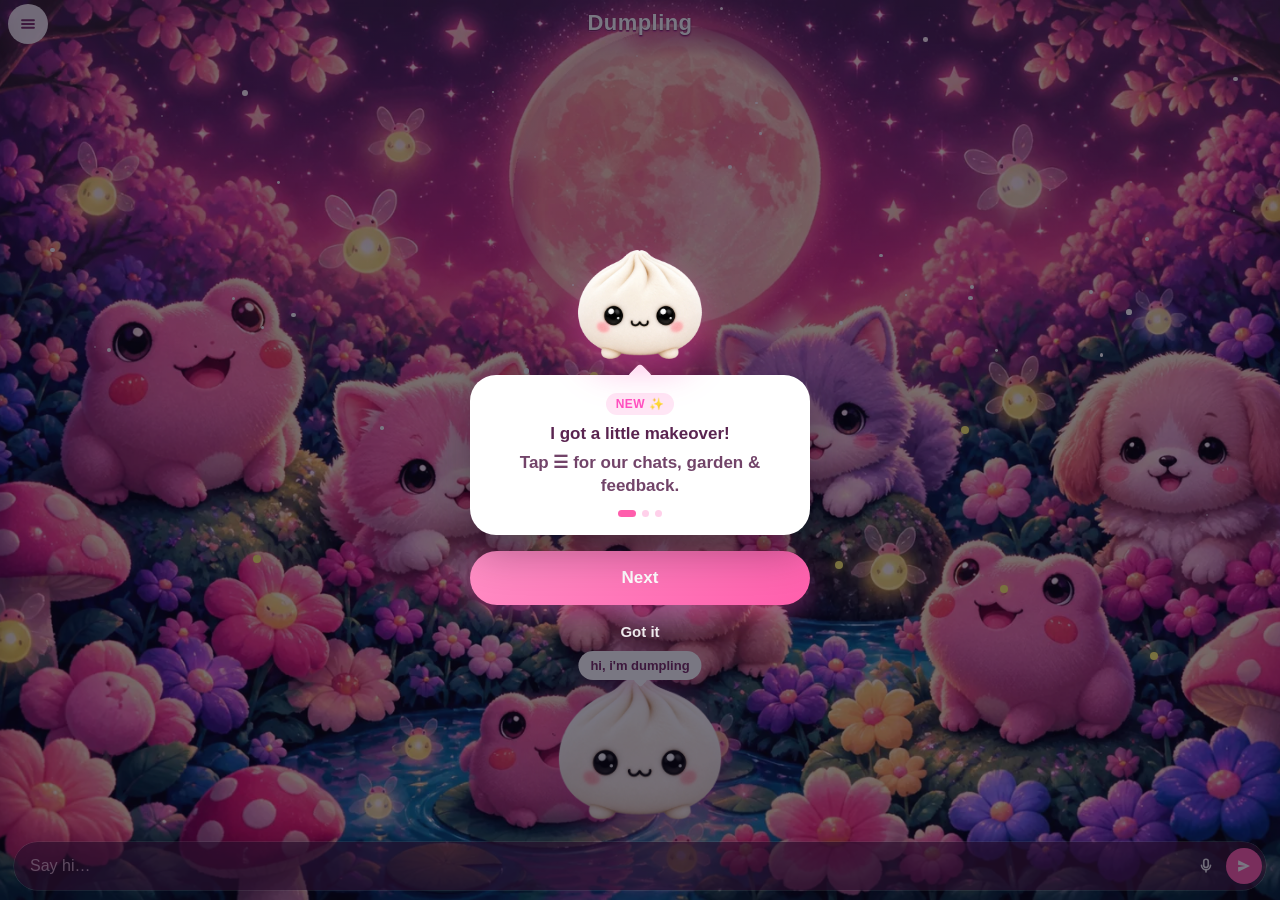
==== index.html @ c2d65d53 "v40: daily notes from Braedon (placeholder pack) Co-Authored-By: Claude Opus 5.5 <noreply@anthropic." ====
<!DOCTYPE html>
<html lang="en">
<head>
<meta charset="utf-8">
<meta name="viewport" content="width=device-width, initial-scale=1, maximum-scale=1, user-scalable=no, viewport-fit=cover">
<meta name="apple-mobile-web-app-capable" content="yes">
<meta name="mobile-web-app-capable" content="yes">
<meta name="apple-mobile-web-app-status-bar-style" content="black-translucent">
<meta name="apple-mobile-web-app-title" content="Dumpling">
<meta name="theme-color" content="#ff8fc5">
<meta http-equiv="Cache-Control" content="no-cache, no-store, must-revalidate">
<meta http-equiv="Pragma" content="no-cache">
<link rel="apple-touch-icon" href="assets/dumpling-icon.png?v=40">
<link rel="manifest" href="manifest.webmanifest?v=40">
<link rel="preload" as="image" href="assets/garden.webp?v=40">
<link rel="preload" as="image" href="assets/garden.webp?v=40">
<link rel="preload" as="image" href="assets/moon.webp?v=40">
<link rel="preload" as="image" href="assets/dumpling-avatar.webp?v=40">
<link rel="stylesheet" href="styles.css?v=40">
<title>Dumpling</title>
</head>
<body data-tab="home">
  <div id="app">
    <div id="stage">
      <div id="sky"></div>
      <div id="stars-far" aria-hidden="true"></div>
      <div id="garden">
        <img class="scene" id="garden-art" src="assets/garden.webp?v=40" alt="">
        <img class="scene" id="moon-art" src="assets/moon.webp?v=40" alt="">
      </div>
      <div id="veil"></div>
      <div id="said" hidden></div>
      <div id="speech" hidden>
        <span id="speech-text"></span>
        <span class="dots" id="speech-dots" hidden><i></i><i></i><i></i></span>
      </div>
      <header id="title"><h1>Dumpling</h1><span id="dev-tag" aria-hidden="true"></span></header>
      <button type="button" id="menu-btn" aria-label="Menu" aria-controls="drawer" aria-expanded="false">
        <svg viewBox="0 0 24 24" width="18" height="18" fill="none" stroke="currentColor" stroke-width="2.4" stroke-linecap="round"><path d="M4 7h16M4 12h16M4 17h16"/></svg>
      </button>
      <div id="hud" hidden>
        <span id="hud-score">0/8</span>
        <button type="button" id="hud-done">Done</button>
      </div>
      <div id="buddy-wrap">
        <div id="thought" hidden>
          <span id="thought-text"></span>
          <span class="dots" id="thought-dots" hidden><i></i><i></i><i></i></span>
        </div>
        <button type="button" id="buddy" aria-label="Dumpling">
          <img src="assets/dumpling-avatar.webp?v=40" alt="">
        </button>
      </div>
    </div>
    <section id="chat">
      <div id="thread-head">
        <img src="assets/dumpling-avatar.webp?v=40" alt="">
        <strong>Dumpling</strong>
        <button type="button" id="thread-close" aria-label="Close chat">
          <svg viewBox="0 0 24 24" width="20" height="20" fill="none" stroke="currentColor" stroke-width="2.6" stroke-linecap="round" stroke-linejoin="round"><path d="M6 9l6 6 6-6"/></svg>
        </button>
      </div>
      <div id="log"></div>
      <div id="chips"></div>
      <form id="form" autocomplete="off">
        <div class="composer">
          <div id="wave" hidden aria-hidden="true"><i></i><i></i><i></i><i></i><i></i></div>
          <input id="box" enterkeyhint="send" placeholder="Say hi…" maxlength="140" aria-label="Message Dumpling">
          <button type="button" id="mic" aria-label="Speak">
            <svg class="mic-icon" viewBox="0 0 24 24" width="18" height="18" fill="none" stroke="currentColor" stroke-width="2.2" stroke-linecap="round"><rect x="9" y="3" width="6" height="11" rx="3"/><path d="M6 11a6 6 0 0 0 12 0"/><path d="M12 17v3"/></svg>
          </button>
          <button type="submit" id="send" aria-label="Send">
            <svg viewBox="0 0 24 24" width="16" height="16" fill="currentColor"><path d="M3.4 20.6 21 12 3.4 3.4 3 10l11 2-11 2z"/></svg>
          </button>
        </div>
      </form>
    </section>
    <div id="chats-screen" class="screen">
      <div class="screen-inner">
        <div class="screen-head"><button type="button" class="back" data-go="home" aria-label="Back"><svg viewBox="0 0 24 24" width="20" height="20" fill="none" stroke="currentColor" stroke-width="2.6" stroke-linecap="round" stroke-linejoin="round"><path d="M15 5l-7 7 7 7"/></svg></button><h2>Chat history</h2></div>
        <div id="chats-list"></div>
      </div>
    </div>
    <div id="list-screen" class="screen">
      <div class="screen-inner">
        <div class="screen-head"><button type="button" class="back" data-go="home" aria-label="Back"><svg viewBox="0 0 24 24" width="20" height="20" fill="none" stroke="currentColor" stroke-width="2.6" stroke-linecap="round" stroke-linejoin="round"><path d="M15 5l-7 7 7 7"/></svg></button><h2>My list</h2></div>
        <form id="list-add" class="list-add" autocomplete="off">
          <input id="list-input" maxlength="120" enterkeyhint="done" placeholder="Add something…" aria-label="Add to my list">
          <button type="submit" aria-label="Add"><svg viewBox="0 0 24 24" width="18" height="18" fill="none" stroke="currentColor" stroke-width="2.8" stroke-linecap="round"><path d="M12 5v14M5 12h14"/></svg></button>
        </form>
        <div id="list-items"></div>
        <div id="list-empty" hidden>
          <img src="assets/dumpling-avatar.webp?v=40" alt="">
          <p>Try: “add milk to my list”<br>or “remind me to call mom at 5”</p>
        </div>
        <button type="button" id="list-clear" hidden>Clear done</button>
      </div>
    </div>
    <div id="settings-screen" class="screen">
      <div class="screen-inner">
        <div class="screen-head"><button type="button" class="back" data-go="home" aria-label="Back"><svg viewBox="0 0 24 24" width="20" height="20" fill="none" stroke="currentColor" stroke-width="2.6" stroke-linecap="round" stroke-linejoin="round"><path d="M15 5l-7 7 7 7"/></svg></button><h2>Settings</h2></div>
        <div class="s-group">
          <h3>Garden</h3>
          <div class="s-row">
            <span>Skin</span>
            <div class="s-seg" id="seg-skin">
              <button type="button" data-skin="pink">Pink garden</button>
              <button type="button" data-skin="blue">Blue night</button>
            </div>
          </div>
          <div class="s-row">
            <span>Light</span>
            <div class="s-seg" id="seg-night">
              <button type="button" data-night="0">Morning</button>
              <button type="button" data-night="1">Night</button>
            </div>
          </div>
          <div class="s-row" id="moon-row">
            <span>Moon color</span>
            <div class="s-swatches" id="moon-swatches"></div>
          </div>
        </div>
        <div class="s-group" id="ideas">
          <h3>Feedback</h3>
          <div class="fb-type">
            <textarea id="fb-text" placeholder="Type it…" maxlength="600" rows="2" enterkeyhint="send" aria-label="Type feedback"></textarea>
            <button type="button" id="fb-send" aria-label="Send">
              <svg viewBox="0 0 24 24" width="16" height="16" fill="currentColor"><path d="M3.4 20.6 21 12 3.4 3.4 3 10l11 2-11 2z"/></svg>
            </button>
          </div>
          <button type="button" id="fb-rec" class="fb-say">
            <svg viewBox="0 0 24 24" width="22" height="22" fill="none" stroke="currentColor" stroke-width="2.2" stroke-linecap="round"><rect x="9" y="3" width="6" height="11" rx="3"/><path d="M6 11a6 6 0 0 0 12 0"/><path d="M12 17v3"/></svg>
            <span id="fb-rec-label">Say it</span>
          </button>
          <p id="fb-status" hidden></p>
        </div>
      </div>
    </div>
    <div id="scrim"></div>
    <aside id="drawer" aria-label="Menu" aria-hidden="true" inert>
      <div class="dr-head">
        <img src="assets/dumpling-avatar.webp?v=40" alt="">
        <div>
          <strong>Dumpling</strong>
          <span id="streak" hidden><span id="streak-n"></span></span>
        </div>
      </div>
      <div class="dr-list">
        <button type="button" data-go="list"><span class="dr-ico">📝</span>My list<span id="dr-list-n" class="dr-count" hidden></span></button>
        <button type="button" data-go="chats"><span class="dr-ico">💬</span>Chat history</button>
        <button type="button" data-go="skin" id="dr-skin"><span class="dr-ico">🌸</span><span id="dr-skin-label">Pink garden</span></button>
        <button type="button" data-go="catch"><span class="dr-ico">✨</span>Catch fireflies</button>
        <button type="button" data-go="settings"><span class="dr-ico">⚙️</span>Settings</button>
      </div>
    </aside>
    <div id="news" hidden>
      <div class="news-card" role="dialog" aria-modal="true" aria-labelledby="news-text">
        <img class="news-dumpling" src="assets/dumpling-avatar.webp?v=40" alt="">
        <div class="news-bubble"><div id="news-text"></div><div class="news-dots" id="news-dots" hidden></div></div>
        <button type="button" id="news-go" class="news-go">Show me</button>
        <button type="button" id="news-ok" class="news-ok">Got it</button>
      </div>
    </div>
  </div>
  <script src="app.js?v=40"></script>
</body>
</html>
---- styles.css ----
:root {
  --sky1:#f3e0ff; --sky2:#ffb3d9; --sky3:#ff7eb6; --sky4:#b06bff;
  --moon1:#ffe6f5; --moon2:#ff8fc5; --moon3:#ff4fbf;
  --moon-size: min(32vw, 128px);
  --wash: #ff9ec830;
  --buddy-w: min(34vw, 148px);
  --title-size: 20px;
  --safe-b: env(safe-area-inset-bottom, 0px);
  --safe-t: env(safe-area-inset-top, 0px);
  --kb: 0px;
  --app-h: 100lvh;
  /* Theme colors for menus, screens, and boxes. Pink garden = light; night garden overrides below. */
  --ui-bg: #fff0f7;
  --ui-fg: #5a2450;
  --ui-surface: rgba(122,45,102,.06);
  --ui-border: rgba(122,45,102,.18);
  --ui-press: rgba(122,45,102,.1);
  --ui-seg: rgba(122,45,102,.08);
  --ui-chip: rgba(122,45,102,.1);
}
/* Night garden: same look as pink, in a dark "midnight pink" style. */
body.skin-blue {
  --ui-bg: #1c0f24;
  --ui-fg: #ffe3f1;
  --ui-surface: rgba(255,143,197,.09);
  --ui-border: rgba(255,143,197,.24);
  --ui-press: rgba(255,143,197,.16);
  --ui-seg: rgba(255,143,197,.1);
  --ui-chip: rgba(255,143,197,.16);
}
/* iPhone 13 ~390x844. 16 Pro ~402x874. Pro Max ~440x956. Safe-area env() covers notch vs island. */
@media (min-height: 860px) {
  :root {
    --buddy-w: min(32vw, 160px);
    --title-size: 22px;
  }
}
@media (min-width: 428px) {
  :root {
    --buddy-w: min(30vw, 168px);
  }
}
@media (max-height: 720px) {
  :root {
    --buddy-w: min(30vw, 120px);
  }
}
* { box-sizing: border-box; margin: 0; padding: 0; -webkit-tap-highlight-color: transparent; }
html, body {
  position: fixed;
  inset: 0;
  width: 100%;
  height: 100%;
  height: -webkit-fill-available;
  height: 100lvh;
  height: var(--app-h, 100lvh);
  overflow: hidden;
  overscroll-behavior: none;
  font-family: -apple-system, BlinkMacSystemFont, "SF Pro Text", "Segoe UI", sans-serif;
}
body {
  background: #ff9ec8;
  color: #5a2450;
  touch-action: manipulation;
  user-select: none;
}
#app {
  position: fixed;
  top: 0; left: 0; right: 0; bottom: 0;
  width: 100%;
  height: var(--app-h, 100lvh);
  min-height: 100%;
  min-height: -webkit-fill-available;
}
#stage { position: absolute; inset: 0; overflow: hidden; }
body.kb #chips { display: none !important; }
#sky {
  position: absolute; inset: 0;
  background: radial-gradient(ellipse at 50% 12%, var(--sky1) 0%, var(--sky2) 30%, var(--sky3) 62%, var(--sky4) 100%);
  transition: background .45s ease, filter .45s ease;
}
body.night #sky { filter: brightness(.55) saturate(.85); }
#stars-far { position: absolute; inset: 0; z-index: 1; pointer-events: none; }
#garden {
  position: absolute; inset: 0; z-index: 0;
  overflow: hidden;
  animation: drift 28s ease-in-out infinite;
}
#garden .scene {
  position: absolute; inset: 0;
  width: 100%; height: 100%;
  object-fit: cover;
  object-position: center 58%;
  pointer-events: none;
}
#garden-art { z-index: 0; }
#moon-art {
  z-index: 1;
  transform-origin: 50% 28%;
  transition: filter .45s ease;
  animation: moonPulse 10s ease-in-out infinite;
}
.star {
  position: absolute; width: 5px; height: 5px; background: #fff;
  border-radius: 50%; animation: twinkle 5.5s ease-in-out infinite; z-index: 1;
  pointer-events: none;
}
.star.far { width: 2px; height: 2px; opacity: .5; animation-duration: 8s; }
.firefly {
  position: absolute; width: 8px; height: 8px; border: 0; padding: 0;
  border-radius: 50%; background: #fff36a; box-shadow: 0 0 10px #ffe45c;
  animation: floaty 11s ease-in-out infinite; z-index: 2;
  pointer-events: none;
}
.firefly.play {
  width: 28px; height: 28px; z-index: 7; pointer-events: auto;
  box-shadow: 0 0 16px #ffe45c, 0 0 2px #fff;
}
.firefly.pop { animation: pop .28s ease forwards; }
#veil {
  position: absolute; inset: 0; z-index: 1; pointer-events: none;
  background: linear-gradient(180deg, var(--wash) 0%, transparent 40%, transparent 100%);
  transition: background .45s ease;
}
body.night #veil {
  background: linear-gradient(180deg, #12081888 0%, #12081822 50%, transparent 100%);
}
#title {
  position: absolute; top: calc(var(--safe-t) + 10px); left: 0; right: 0; z-index: 5;
  text-align: center; pointer-events: none;
}
.screen {
  display: none;
  position: absolute; inset: 0;
  z-index: 15;
  overflow-y: auto; -webkit-overflow-scrolling: touch; overscroll-behavior: contain;
  padding: 0 18px calc(var(--safe-b) + 28px);
  background: var(--ui-bg); color: var(--ui-fg);
}
body[data-tab="chats"] #chats-screen,
body[data-tab="settings"] #settings-screen,
body[data-tab="list"] #list-screen { display: block; }
body:not([data-tab="home"]) #stage,
body:not([data-tab="home"]) #chat { display: none !important; }
.screen-inner { max-width: 480px; margin: 0 auto; }
.screen-head {
  position: sticky; top: 0; z-index: 2;
  display: flex; align-items: center; gap: 6px;
  margin: 0 -18px 10px; padding: calc(var(--safe-t) + 10px) 18px 10px 8px;
  background: inherit;
}
.screen-head h2 { font-size: 20px; }
.screen-head .back {
  width: 40px; height: 40px; flex: 0 0 auto; border: 0; border-radius: 50%;
  display: grid; place-items: center; padding: 0;
  background: none; color: inherit;
}
.screen-head .back:active { background: var(--ui-press); }
#chats-list { display: flex; flex-direction: column; gap: 6px; padding-bottom: 20px; }
#chats-list .bubble { max-width: 90%; }
#chats-list .empty { font-size: 13px; opacity: .6; }
.s-group { margin-bottom: 22px; }
.s-group h3 { font-size: 13px; text-transform: uppercase; letter-spacing: .04em; opacity: .6; margin-bottom: 8px; }
.s-group p { font-size: 14px; line-height: 1.5; opacity: .92; margin: 0 0 10px; }
.s-row { display: flex; align-items: center; justify-content: space-between; padding: 10px 0; gap: 12px; }
.s-row > span { font-size: 14px; font-weight: 600; flex: 0 0 auto; }
.s-seg { display: flex; gap: 4px; background: var(--ui-seg); border-radius: 999px; padding: 3px; }
.s-seg button {
  border: 0; border-radius: 999px; padding: 7px 12px; font-size: 12px; font-weight: 700;
  background: none; color: inherit; opacity: .6;
}
.s-seg button.on { opacity: 1; background: rgba(255,94,172,.85); color: #fff; }
#moon-row[hidden] { display: none; }
.s-swatches { display: flex; flex-wrap: wrap; gap: 8px; justify-content: flex-end; max-width: 60%; }
.swatch {
  width: 26px; height: 26px; border-radius: 50%; border: 2px solid transparent; padding: 0;
}
.swatch.sel { border-color: currentColor; }
.fb-type {
  display: flex; align-items: flex-end; gap: 6px;
  padding: 6px 6px 6px 14px; border-radius: 22px;
  border: 1px solid var(--ui-border); background: var(--ui-surface);
}
.fb-type textarea {
  flex: 1; min-width: 0; padding: 9px 0; border: 0;
  background: transparent; color: inherit; font-size: 16px; font-family: inherit;
  resize: none; outline: none;
}
#fb-send {
  border: 0; border-radius: 50%; width: 38px; height: 38px; flex: 0 0 auto;
  display: flex; align-items: center; justify-content: center;
  background: #ff5eac; color: #fff;
}
#fb-send:active { opacity: .75; }
.fb-say {
  display: flex; align-items: center; justify-content: center; gap: 10px;
  width: 100%; height: 60px; margin-top: 12px; border: 0; border-radius: 999px;
  background: linear-gradient(135deg, #ff8fc5, #ff5eac); color: #fff;
  font-size: 17px; font-weight: 800; font-variant-numeric: tabular-nums;
  box-shadow: 0 10px 24px rgba(255, 79, 191, .3);
}
.fb-say:active { transform: scale(.98); }
.fb-say.on { background: #ff5e6a; animation: recPulse 1.4s ease-in-out infinite; }
@keyframes recPulse {
  0%,100% { box-shadow: 0 0 0 0 rgba(255, 94, 106, .5); }
  50% { box-shadow: 0 0 0 10px rgba(255, 94, 106, 0); }
}
#fb-status { margin: 12px 0 0; text-align: center; font-size: 15px; font-weight: 700; opacity: 1; }
#fb-status[hidden] { display: none; }
#title h1 { pointer-events: auto; -webkit-user-select: none; user-select: none; }
#dev-tag {
  display: none; margin: 4px auto 0; width: max-content;
  padding: 3px 9px; border-radius: 999px;
  font-size: 11px; font-weight: 800; letter-spacing: .06em;
  color: #fff; background: rgba(40,14,48,.72);
  box-shadow: 0 0 0 1px #ff9ecf88;
}
body.dev #dev-tag { display: block; }
#title h1 {
  font-size: 20px; font-weight: 800; letter-spacing: .02em;
  color: #fff; text-shadow: 0 1px 2px #4a1840, 0 2px 0 #e85aa8, 0 8px 18px #ff4fbf66;
}
#hud {
  position: absolute; top: calc(var(--safe-t) + 8px); right: 10px; left: auto;
  transform: none; z-index: 8;
  display: flex; align-items: center; gap: 8px;
  background: rgba(255,244,250,.92); color: #7a2d66;
  padding: 6px 8px 6px 14px; border-radius: 999px;
  font-size: 13px; font-weight: 700;
  box-shadow: 0 8px 20px #ff4fbf33;
}
#hud[hidden] { display: none; }
#menu-btn {
  position: absolute; top: calc(var(--safe-t) + 4px); left: 8px;
  z-index: 8; width: 40px; height: 40px; border: 0; border-radius: 50%; padding: 0;
  display: flex; align-items: center; justify-content: center;
  background: rgba(255,244,250,.92); color: #7a2d66;
  box-shadow: 0 8px 20px #ff4fbf33;
}
body.skin-blue #menu-btn { background: rgba(40,14,48,.74); color: #ff9ecf; box-shadow: 0 8px 20px #ff4fbf33; }
#menu-btn:active { opacity: .75; }
#hud-done {
  border: 0; border-radius: 999px; padding: 6px 12px;
  background: #ff5eac; color: #fff; font-weight: 700; font-size: 13px;
}

#buddy-wrap {
  position: absolute; left: 50%;
  bottom: calc(var(--chat-h, 78px) + var(--safe-b) + var(--kb));
  transform: translateX(-50%);
  width: var(--buddy-w); z-index: 4;
  transition: bottom .28s ease, opacity .2s ease;
  filter: drop-shadow(0 18px 24px #4a184066);
}
#thought {
  position: absolute; left: 50%; bottom: 96%;
  transform: translateX(-50%);
  background: #fff; color: #7a2d66;
  padding: 8px 12px; border-radius: 16px;
  font-size: 13px; font-weight: 600; line-height: 1;
  box-shadow: 0 8px 20px #ff4fbf33;
  white-space: nowrap; z-index: 5;
}
#thought[hidden] { display: none; }
#thought:after {
  content: ""; position: absolute; left: 50%; bottom: -5px;
  width: 10px; height: 10px; background: #fff;
  transform: translateX(-50%) rotate(45deg); border-radius: 2px;
}
.dots { display: inline-flex; gap: 4px; align-items: center; height: 12px; }
.dots[hidden] { display: none; }
.dots i {
  width: 6px; height: 6px; border-radius: 50%; background: #ff8fc5;
  animation: blink 1s ease-in-out infinite;
}
.dots i:nth-child(2) { animation-delay: .15s; }
.dots i:nth-child(3) { animation-delay: .3s; }
#buddy {
  display: block; width: 100%; border: 0; background: none; padding: 0;
  cursor: pointer; animation: idle 2.8s ease-in-out infinite;
  filter: drop-shadow(0 10px 16px #ff4fbf66);
}
#buddy.boop { animation: boop .45s ease; }
#buddy img {
  display: block; width: 100%; height: auto;
  object-fit: contain; background: transparent;
  border-radius: 0; box-shadow: none;
}
#chat {
  position: absolute; left: 0; right: 0; z-index: 8;
  bottom: calc(var(--safe-b) + var(--kb, 0px));
  display: flex; flex-direction: column; justify-content: flex-end;
  padding: 0 14px 10px;
  background: transparent;
  pointer-events: none;
  transition: bottom .2s ease;
}
body.kb #chat { bottom: var(--kb, 0px); }
/* Closed: only the last exchange shows, full size, never faded or cut off. */
body:not(.thread) #log { max-height: none; overflow: visible; mask-image: none; -webkit-mask-image: none; }
body:not(.thread) #log > .bubble:not(:nth-last-child(-n+2)) { display: none; }
/* Open: the chat slides up into a full message thread. */
#thread-head { display: none; }
body.thread #chat {
  top: calc(var(--safe-t) + 58px);
  background: var(--ui-bg); color: var(--ui-fg);
  border-radius: 26px 26px 0 0;
  padding-top: 0;
  pointer-events: auto;
  box-shadow: 0 -12px 40px rgba(74,24,64,.28);
  animation: threadUp .28s cubic-bezier(.2,.9,.3,1.1);
}
@keyframes threadUp { from { transform: translateY(60%); opacity: .4; } to { transform: none; opacity: 1; } }
body.thread #thread-head {
  display: flex; align-items: center; gap: 10px;
  padding: 10px 2px 8px; flex: 0 0 auto;
  border-bottom: 1px solid var(--ui-border);
}
body.thread #thread-head:before {
  content: ""; position: absolute; top: 6px; left: 50%; transform: translateX(-50%);
  width: 38px; height: 5px; border-radius: 3px; background: var(--ui-border);
}
body.thread #thread-head img { width: 34px; height: 34px; object-fit: contain; }
body.thread #thread-head strong { flex: 1; font-size: 17px; }
#thread-close {
  width: 38px; height: 38px; border: 0; border-radius: 50%; padding: 0;
  display: grid; place-items: center; background: var(--ui-surface); color: inherit;
}
#thread-close:active { background: var(--ui-press); }
body.thread #log {
  display: flex !important; flex: 1 1 auto; min-height: 0; max-height: none;
  justify-content: flex-start; padding-top: 12px;
  mask-image: none; -webkit-mask-image: none;
}
body.thread #log > .bubble:first-child { margin-top: auto; }
body.thread .bot { background: var(--ui-surface); color: var(--ui-fg); box-shadow: 0 0 0 1px var(--ui-border); }
body.thread #buddy-wrap, body.thread #title, body.thread #menu-btn, body.thread #speech, body.thread #said { opacity: 0; pointer-events: none; }
body.thread .composer { background: var(--ui-surface); box-shadow: 0 0 0 1px var(--ui-border); }
body.thread .composer input { color: var(--ui-fg); }
body.thread .composer input::placeholder { color: var(--ui-fg); opacity: .5; }
body.thread #mic { color: var(--ui-fg); }
#log, #chips, form { pointer-events: auto; }
#log {
  max-height: 18vh; overflow-y: auto; -webkit-overflow-scrolling: touch;
  overscroll-behavior: contain;
  font-size: 15px; padding: 8px 2px 8px;
  display: flex; flex-direction: column; justify-content: flex-end; gap: 6px;
  mask-image: linear-gradient(to bottom, transparent 0%, #000 22%);
  -webkit-mask-image: linear-gradient(to bottom, transparent 0%, #000 22%);
}
.bubble {
  max-width: 82%; padding: 9px 13px;
  border-radius: 18px; line-height: 1.35; word-wrap: break-word;
}
.me {
  margin-left: auto; color: #fff;
  background: rgba(255, 94, 172, .88);
  border-bottom-right-radius: 6px;
}
.bot {
  color: #3a1d34;
  background: rgba(255, 255, 255, .9);
  border-bottom-left-radius: 6px;
  box-shadow: 0 0 0 0.5px rgba(255,255,255,.55);
}
.bot.typing { width: 58px; padding: 12px 16px; }
#chips {
  display: none; gap: 8px; overflow-x: auto; padding: 0 2px 8px;
  -webkit-overflow-scrolling: touch;
}
body.chatting #chips { display: flex; }
#chips button {
  flex: 0 0 auto; border: 0; border-radius: 999px;
  padding: 8px 12px; font-size: 13px; font-weight: 600;
  color: #7a2d66;
  background: rgba(255,255,255,.88);
  box-shadow: 0 0 0 0.5px rgba(255,255,255,.65);
}
form { display: block; }
.composer {
  position: relative;
  display: flex; align-items: center; gap: 2px;
  padding: 4px 4px 4px 16px;
  border-radius: 999px;
  background: rgba(74,24,64,.66);
  box-shadow: 0 0 0 0.5px rgba(255,255,255,.35), 0 10px 28px rgba(8,16,40,.16);
}
.composer input {
  flex: 1; min-width: 0; border: 0; background: transparent; outline: none;
  padding: 11px 8px 11px 0; font-size: 16px; color: #fff;
  box-shadow: none; border-radius: 0;
}
.composer input::placeholder { color: rgba(255, 214, 236, .72); }
#wave {
  display: none; align-items: center; justify-content: center; gap: 4px;
  position: absolute; left: 18px; right: 92px; top: 0; bottom: 0;
  pointer-events: none;
}
form.listening #wave { display: flex; }
form.listening input { color: transparent; caret-color: transparent; }
form.listening #send { opacity: 0; pointer-events: none; }
#wave i {
  display: block; width: 3px; height: 14px; border-radius: 99px;
  background: #ff9ec8;
  animation: wave 0.9s ease-in-out infinite;
  transform-origin: center;
}
#wave i:nth-child(1) { animation-delay: 0s; }
#wave i:nth-child(2) { animation-delay: .12s; }
#wave i:nth-child(3) { animation-delay: .24s; }
#wave i:nth-child(4) { animation-delay: .08s; }
#wave i:nth-child(5) { animation-delay: .2s; }
@keyframes wave {
  0%,100% { transform: scaleY(0.35); opacity: .7; }
  50% { transform: scaleY(1.15); opacity: 1; }
}
#mic, #send {
  flex: 0 0 auto; width: 36px; height: 36px; border: 0; border-radius: 999px;
  display: grid; place-items: center; padding: 0;
}
#mic { color: rgba(255,255,255,.9); background: transparent; }
#mic.live { background: rgba(255, 94, 172, .95); color: #fff; }
#send { background: #ff5eac; color: #fff; }
#send:active, #mic:active { opacity: .75; }
@keyframes idle {
  0%,100% { transform: translateY(0); }
  50% { transform: translateY(-14px); }
}
@keyframes boop {
  0% { transform: scale(1); }
  40% { transform: scale(1.08) translateY(-6px); }
  100% { transform: scale(1); }
}
@keyframes twinkle { 0%,100% { opacity: .25; } 50% { opacity: 1; } }
@keyframes floaty { 0%,100% { transform: translateY(0); opacity: .65; } 50% { transform: translateY(-22px); opacity: 1; } }
@keyframes moonPulse { 0%,100% { transform: scale(1); } 50% { transform: scale(1.04); } }
@keyframes blink { 0%,100% { opacity: .25; transform: translateY(0); } 50% { opacity: 1; transform: translateY(-2px); } }
@keyframes pop { 0% { transform: scale(1); opacity: 1; } 100% { transform: scale(1.8); opacity: 0; } }

@keyframes sneak { 0%,100% { opacity: .3; transform: rotate(-18deg) translateY(0); } 50% { opacity: .6; transform: rotate(-12deg) translateY(-3px); } }

.sparkle {
  position: fixed; width: 8px; height: 8px; margin: -4px 0 0 -4px;
  border-radius: 50%; background: #fff; box-shadow: 0 0 10px #ffe45c;
  pointer-events: none; z-index: 6;
  animation: spark .65s ease-out forwards;
}
@keyframes spark {
  0% { transform: scale(.3); opacity: 1; }
  100% { transform: scale(1.8) translateY(-22px); opacity: 0; }
}

body.skin-blue { --wash: #3a124a38; }
#title h1 { font-size: var(--title-size); }

#scrim {
  position: absolute; inset: 0; z-index: 20;
  background: rgba(12, 8, 28, .4);
  opacity: 0; pointer-events: none; transition: opacity .25s ease;
}
body.menu-open #scrim { opacity: 1; pointer-events: auto; }
#drawer {
  position: absolute; top: 0; bottom: 0; left: 0; z-index: 21;
  width: min(80vw, 320px);
  padding: calc(var(--safe-t) + 18px) 12px calc(var(--safe-b) + 18px);
  overflow-y: auto; overscroll-behavior: contain;
  background: var(--ui-bg); color: var(--ui-fg);
  border-radius: 0 24px 24px 0;
  box-shadow: 10px 0 32px rgba(12, 8, 28, .22);
  transform: translateX(-105%);
  transition: transform .28s cubic-bezier(.2, .8, .2, 1);
}
body.menu-open #drawer { transform: none; }
body.skin-blue #drawer { background: radial-gradient(130% 45% at 0% 0%, #3d1647 0%, var(--ui-bg) 72%); }
.dr-head { display: flex; align-items: center; gap: 12px; padding: 4px 8px 18px; }
.dr-head img { width: 48px; height: 48px; object-fit: contain; }
.dr-head strong { display: block; font-size: 18px; font-weight: 800; }
#streak { display: inline-block; margin-top: 4px; font-size: 13px; font-weight: 700; opacity: .8; }
#streak[hidden] { display: none; }
.dr-list { display: flex; flex-direction: column; gap: 2px; }
.dr-list button {
  display: flex; align-items: center; gap: 12px; width: 100%;
  min-height: 48px; padding: 0 12px; border: 0; border-radius: 14px;
  background: none; color: inherit; text-align: left;
  font-size: 16px; font-weight: 600;
}
.dr-list button:active { background: var(--ui-press); }
.dr-ico { width: 24px; text-align: center; font-size: 18px; }
.dr-count {
  margin-left: auto; min-width: 24px; height: 24px; padding: 0 7px; border-radius: 999px;
  display: grid; place-items: center; font-size: 12px; font-weight: 800;
  background: #ff5eac; color: #fff;
}
.dr-count[hidden] { display: none; }
@keyframes drift {
  0%,100% { transform: scale(1) translateY(0); }
  50% { transform: scale(1.045) translateY(-6px); }
}

body.skin-blue { background: #1c0f24; }
body.skin-blue #sky { opacity: .25; }
body.skin-blue #garden { animation: none; }
body.skin-blue #garden .scene {
  object-fit: cover;
  object-position: center 38%;
}
body.skin-blue #buddy-wrap,
body.skin-blue:not(.thread) #log { display: none !important; }
body.skin-blue #title h1 {
  text-shadow: 0 1px 2px #2a0f30, 0 2px 0 #c2448c, 0 8px 18px #ff4fbf55;
}
#said {
  position: absolute; left: 18px; right: 18px;
  top: calc(var(--safe-t) + 48px);
  z-index: 6; text-align: center;
  color: #ffe3f1;
  font-size: 16px; font-weight: 600;
  text-shadow: 0 1px 10px rgba(42, 15, 48, .6);
  pointer-events: none;
}
#said[hidden] { display: none; }
body:not(.skin-blue) #said,
body:not(.skin-blue) #speech { display: none !important; }
#speech {
  position: absolute;
  left: 54%; top: 26%;
  z-index: 5;
  max-width: 44%;
  padding: 10px 14px;
  color: #5a2450;
  font-size: 14px; font-weight: 600; line-height: 1.35;
  background: rgba(255,244,250,.9);
  border-radius: 18px 18px 18px 8px;
  box-shadow: 0 10px 28px rgba(255, 79, 191, .22), 0 0 0 0.5px rgba(255,255,255,.55);
  pointer-events: none;
}
#speech[hidden] { display: none; }
#speech:after {
  content: "";
  position: absolute; left: 10px; bottom: -6px;
  width: 12px; height: 12px;
  background: rgba(255,244,250,.9);
  transform: rotate(45deg);
  border-radius: 2px;
}
@media (min-height: 860px) {
  #speech { left: 56%; top: 28%; }
}

/* What's new: one cute card the first time she opens after an update. */
#news {
  position: absolute; inset: 0; z-index: 30;
  display: flex; align-items: center; justify-content: center;
  padding: calc(var(--safe-t) + 20px) 22px calc(var(--safe-b) + 20px);
  background: rgba(12, 8, 28, .55);
  animation: fadeIn .3s ease;
}
#news[hidden] { display: none; }
.news-card {
  width: 100%; max-width: 340px;
  display: flex; flex-direction: column; align-items: center;
  animation: cardUp .45s cubic-bezier(.2, .9, .3, 1.2);
}
.news-dumpling {
  width: 128px; height: auto; position: relative; z-index: 1;
  filter: drop-shadow(0 12px 18px rgba(255, 79, 191, .4));
  animation: idle 2.8s ease-in-out infinite;
}
.news-bubble {
  position: relative; width: 100%; margin-top: 14px;
  padding: 18px 20px; border-radius: 26px;
  background: #fff; color: #5a2450; text-align: center;
  box-shadow: 0 18px 40px rgba(12, 8, 28, .3);
}
.news-bubble:before {
  content: ""; position: absolute; left: 50%; top: -8px;
  width: 18px; height: 18px; background: #fff;
  transform: translateX(-50%) rotate(45deg); border-radius: 4px;
}
.news-bubble .tag {
  display: inline-block; margin-bottom: 8px; padding: 4px 10px; border-radius: 999px;
  background: #ffe6f5; color: #ff4fbf; font-size: 12px; font-weight: 800; letter-spacing: .04em;
}
.news-bubble p { font-size: 17px; font-weight: 700; line-height: 1.35; }
.news-bubble p + p { margin-top: 6px; font-weight: 600; opacity: .85; }
.news-go {
  width: 100%; height: 54px; margin-top: 16px; border: 0; border-radius: 999px;
  background: linear-gradient(135deg, #ff8fc5, #ff5eac); color: #fff;
  font-size: 17px; font-weight: 800;
  box-shadow: 0 10px 24px rgba(255, 79, 191, .35);
}
.news-ok {
  margin-top: 6px; padding: 12px 24px; border: 0; background: none;
  color: rgba(255, 255, 255, .9); font-size: 15px; font-weight: 700;
}
@keyframes fadeIn { from { opacity: 0; } to { opacity: 1; } }
@keyframes cardUp { from { opacity: 0; transform: translateY(24px) scale(.96); } to { opacity: 1; transform: none; } }

/* My list: things she asked Dumpling to keep, some with a reminder time. */
.list-add {
  display: flex; align-items: center; gap: 6px; margin-bottom: 14px;
  padding: 5px 5px 5px 14px; border-radius: 999px;
  border: 1px solid var(--ui-border); background: var(--ui-surface);
}
.list-add input {
  flex: 1; min-width: 0; border: 0; background: transparent; outline: none;
  padding: 9px 0; font-size: 16px; color: inherit; font-family: inherit;
}
.list-add button {
  width: 38px; height: 38px; flex: 0 0 auto; border: 0; border-radius: 50%;
  display: grid; place-items: center; background: #ff5eac; color: #fff;
}
#list-items { display: flex; flex-direction: column; gap: 6px; }
.li {
  display: flex; align-items: center; gap: 12px; min-height: 52px;
  padding: 8px 12px 8px 8px; border-radius: 16px;
  background: var(--ui-surface);
}
.li-check {
  width: 36px; height: 36px; flex: 0 0 auto; border: 0; padding: 0; border-radius: 50%;
  display: grid; place-items: center; background: none; color: inherit;
}
.li-check i {
  width: 24px; height: 24px; border-radius: 50%; border: 2px solid currentColor; opacity: .45;
  display: grid; place-items: center; font-style: normal; font-size: 14px; font-weight: 900;
}
.li.done .li-check i { opacity: 1; border-color: #ff5eac; background: #ff5eac; color: #fff; }
.li-text { flex: 1; min-width: 0; font-size: 16px; font-weight: 600; overflow-wrap: anywhere; }
.li.done .li-text { text-decoration: line-through; opacity: .45; }
.li-when {
  flex: 0 0 auto; padding: 4px 9px; border-radius: 999px;
  font-size: 12px; font-weight: 700; white-space: nowrap;
  background: var(--ui-chip);
}
.li-when.due { background: #ff5eac; color: #fff; }
.li.done .li-when { display: none; }
#list-empty { text-align: center; padding: 34px 10px 10px; }
#list-empty[hidden] { display: none; }
#list-empty img { width: 92px; animation: idle 2.8s ease-in-out infinite; }
#list-empty p { margin-top: 12px; font-size: 15px; font-weight: 600; line-height: 1.5; opacity: .75; }
#list-clear {
  display: block; margin: 16px auto 0; padding: 10px 18px; border: 0; border-radius: 999px;
  background: none; color: inherit; font-size: 14px; font-weight: 700; opacity: .6;
}
#list-clear[hidden] { display: none; }

/* What's-new card: dots when there's more than one step. */
.news-dots { display: flex; gap: 6px; justify-content: center; margin-top: 12px; }
.news-dots[hidden] { display: none; }
.news-dots i { width: 7px; height: 7px; border-radius: 50%; background: #ffd0ea; }
.news-dots i.on { background: #ff5eac; width: 18px; border-radius: 99px; }

/* Chat history on the night garden: Dumpling's bubbles go midnight pink instead of grey glass. */
body.skin-blue #chats-list .bot { background: var(--ui-chip); color: var(--ui-fg); box-shadow: none; }
body.skin-blue .s-group h3 { color: #ff9ecf; opacity: .85; }
/* Daily note from Braedon (v40): same card, one button, handwritten-ish feel. */
#news.note .news-ok { display: none; }
#news.note .news-bubble p { font-weight: 600; font-size: 18px; line-height: 1.4; }
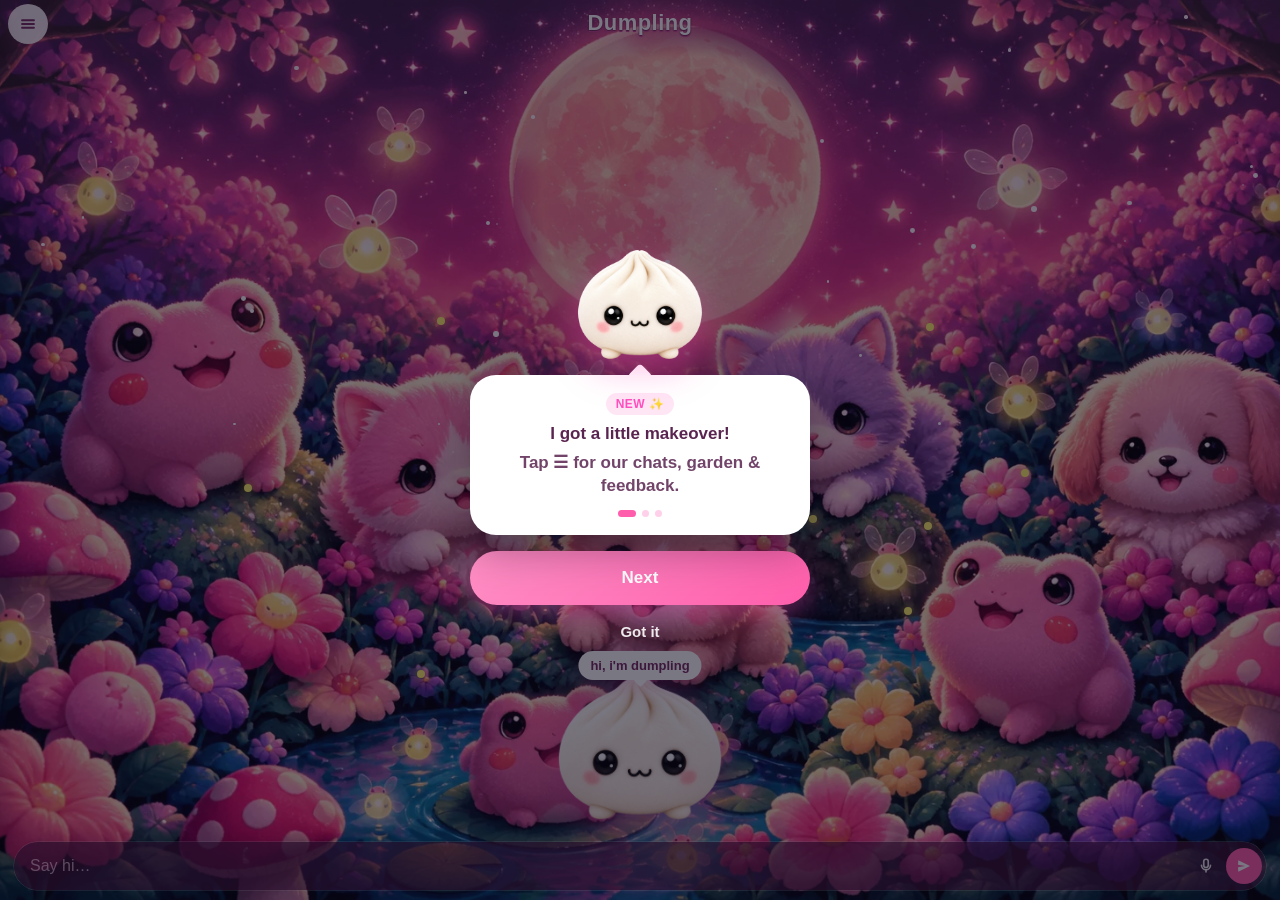
==== commit 055641ed: "v41: hotfix first-open crash from daily notes; brain link + notes between phones Co-Authored-By: Cla" ====
--- a/index.html
+++ b/index.html
@@ -10,13 +10,13 @@
 <meta name="theme-color" content="#ff8fc5">
 <meta http-equiv="Cache-Control" content="no-cache, no-store, must-revalidate">
 <meta http-equiv="Pragma" content="no-cache">
-<link rel="apple-touch-icon" href="assets/dumpling-icon.png?v=40">
-<link rel="manifest" href="manifest.webmanifest?v=40">
-<link rel="preload" as="image" href="assets/garden.webp?v=40">
-<link rel="preload" as="image" href="assets/garden.webp?v=40">
-<link rel="preload" as="image" href="assets/moon.webp?v=40">
-<link rel="preload" as="image" href="assets/dumpling-avatar.webp?v=40">
-<link rel="stylesheet" href="styles.css?v=40">
+<link rel="apple-touch-icon" href="assets/dumpling-icon.png?v=41">
+<link rel="manifest" href="manifest.webmanifest?v=41">
+<link rel="preload" as="image" href="assets/garden.webp?v=41">
+<link rel="preload" as="image" href="assets/garden.webp?v=41">
+<link rel="preload" as="image" href="assets/moon.webp?v=41">
+<link rel="preload" as="image" href="assets/dumpling-avatar.webp?v=41">
+<link rel="stylesheet" href="styles.css?v=41">
 <title>Dumpling</title>
 </head>
 <body data-tab="home">
@@ -25,8 +25,8 @@
       <div id="sky"></div>
       <div id="stars-far" aria-hidden="true"></div>
       <div id="garden">
-        <img class="scene" id="garden-art" src="assets/garden.webp?v=40" alt="">
-        <img class="scene" id="moon-art" src="assets/moon.webp?v=40" alt="">
+        <img class="scene" id="garden-art" src="assets/garden.webp?v=41" alt="">
+        <img class="scene" id="moon-art" src="assets/moon.webp?v=41" alt="">
       </div>
       <div id="veil"></div>
       <div id="said" hidden></div>
@@ -48,13 +48,13 @@
           <span class="dots" id="thought-dots" hidden><i></i><i></i><i></i></span>
         </div>
         <button type="button" id="buddy" aria-label="Dumpling">
-          <img src="assets/dumpling-avatar.webp?v=40" alt="">
+          <img src="assets/dumpling-avatar.webp?v=41" alt="">
         </button>
       </div>
     </div>
     <section id="chat">
       <div id="thread-head">
-        <img src="assets/dumpling-avatar.webp?v=40" alt="">
+        <img src="assets/dumpling-avatar.webp?v=41" alt="">
         <strong>Dumpling</strong>
         <button type="button" id="thread-close" aria-label="Close chat">
           <svg viewBox="0 0 24 24" width="20" height="20" fill="none" stroke="currentColor" stroke-width="2.6" stroke-linecap="round" stroke-linejoin="round"><path d="M6 9l6 6 6-6"/></svg>
@@ -90,7 +90,7 @@
         </form>
         <div id="list-items"></div>
         <div id="list-empty" hidden>
-          <img src="assets/dumpling-avatar.webp?v=40" alt="">
+          <img src="assets/dumpling-avatar.webp?v=41" alt="">
           <p>Try: “add milk to my list”<br>or “remind me to call mom at 5”</p>
         </div>
         <button type="button" id="list-clear" hidden>Clear done</button>
@@ -139,7 +139,7 @@
     <div id="scrim"></div>
     <aside id="drawer" aria-label="Menu" aria-hidden="true" inert>
       <div class="dr-head">
-        <img src="assets/dumpling-avatar.webp?v=40" alt="">
+        <img src="assets/dumpling-avatar.webp?v=41" alt="">
         <div>
           <strong>Dumpling</strong>
           <span id="streak" hidden><span id="streak-n"></span></span>
@@ -155,13 +155,13 @@
     </aside>
     <div id="news" hidden>
       <div class="news-card" role="dialog" aria-modal="true" aria-labelledby="news-text">
-        <img class="news-dumpling" src="assets/dumpling-avatar.webp?v=40" alt="">
+        <img class="news-dumpling" src="assets/dumpling-avatar.webp?v=41" alt="">
         <div class="news-bubble"><div id="news-text"></div><div class="news-dots" id="news-dots" hidden></div></div>
         <button type="button" id="news-go" class="news-go">Show me</button>
         <button type="button" id="news-ok" class="news-ok">Got it</button>
       </div>
     </div>
   </div>
-  <script src="app.js?v=40"></script>
+  <script src="app.js?v=41"></script>
 </body>
 </html>
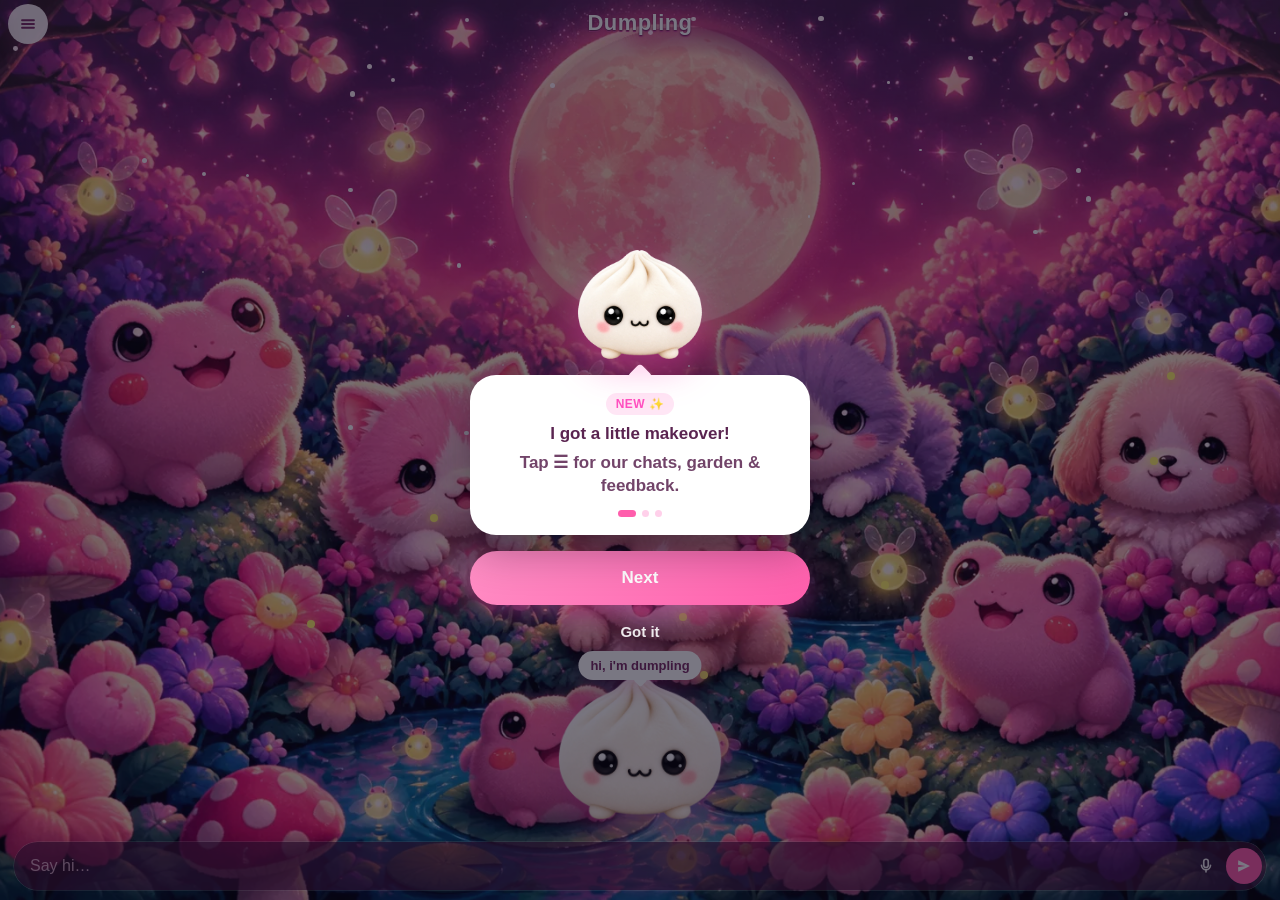
==== commit 8f702f5e: "v42: she can see and wipe what Dumpling's brain remembers Co-Authored-By: Claude Opus 5.5 <noreply@a" ====
--- a/index.html
+++ b/index.html
@@ -10,13 +10,13 @@
 <meta name="theme-color" content="#ff8fc5">
 <meta http-equiv="Cache-Control" content="no-cache, no-store, must-revalidate">
 <meta http-equiv="Pragma" content="no-cache">
-<link rel="apple-touch-icon" href="assets/dumpling-icon.png?v=41">
-<link rel="manifest" href="manifest.webmanifest?v=41">
-<link rel="preload" as="image" href="assets/garden.webp?v=41">
-<link rel="preload" as="image" href="assets/garden.webp?v=41">
-<link rel="preload" as="image" href="assets/moon.webp?v=41">
-<link rel="preload" as="image" href="assets/dumpling-avatar.webp?v=41">
-<link rel="stylesheet" href="styles.css?v=41">
+<link rel="apple-touch-icon" href="assets/dumpling-icon.png?v=42">
+<link rel="manifest" href="manifest.webmanifest?v=42">
+<link rel="preload" as="image" href="assets/garden.webp?v=42">
+<link rel="preload" as="image" href="assets/garden.webp?v=42">
+<link rel="preload" as="image" href="assets/moon.webp?v=42">
+<link rel="preload" as="image" href="assets/dumpling-avatar.webp?v=42">
+<link rel="stylesheet" href="styles.css?v=42">
 <title>Dumpling</title>
 </head>
 <body data-tab="home">
@@ -25,8 +25,8 @@
       <div id="sky"></div>
       <div id="stars-far" aria-hidden="true"></div>
       <div id="garden">
-        <img class="scene" id="garden-art" src="assets/garden.webp?v=41" alt="">
-        <img class="scene" id="moon-art" src="assets/moon.webp?v=41" alt="">
+        <img class="scene" id="garden-art" src="assets/garden.webp?v=42" alt="">
+        <img class="scene" id="moon-art" src="assets/moon.webp?v=42" alt="">
       </div>
       <div id="veil"></div>
       <div id="said" hidden></div>
@@ -48,13 +48,13 @@
           <span class="dots" id="thought-dots" hidden><i></i><i></i><i></i></span>
         </div>
         <button type="button" id="buddy" aria-label="Dumpling">
-          <img src="assets/dumpling-avatar.webp?v=41" alt="">
+          <img src="assets/dumpling-avatar.webp?v=42" alt="">
         </button>
       </div>
     </div>
     <section id="chat">
       <div id="thread-head">
-        <img src="assets/dumpling-avatar.webp?v=41" alt="">
+        <img src="assets/dumpling-avatar.webp?v=42" alt="">
         <strong>Dumpling</strong>
         <button type="button" id="thread-close" aria-label="Close chat">
           <svg viewBox="0 0 24 24" width="20" height="20" fill="none" stroke="currentColor" stroke-width="2.6" stroke-linecap="round" stroke-linejoin="round"><path d="M6 9l6 6 6-6"/></svg>
@@ -90,7 +90,7 @@
         </form>
         <div id="list-items"></div>
         <div id="list-empty" hidden>
-          <img src="assets/dumpling-avatar.webp?v=41" alt="">
+          <img src="assets/dumpling-avatar.webp?v=42" alt="">
           <p>Try: “add milk to my list”<br>or “remind me to call mom at 5”</p>
         </div>
         <button type="button" id="list-clear" hidden>Clear done</button>
@@ -139,7 +139,7 @@
     <div id="scrim"></div>
     <aside id="drawer" aria-label="Menu" aria-hidden="true" inert>
       <div class="dr-head">
-        <img src="assets/dumpling-avatar.webp?v=41" alt="">
+        <img src="assets/dumpling-avatar.webp?v=42" alt="">
         <div>
           <strong>Dumpling</strong>
           <span id="streak" hidden><span id="streak-n"></span></span>
@@ -155,13 +155,13 @@
     </aside>
     <div id="news" hidden>
       <div class="news-card" role="dialog" aria-modal="true" aria-labelledby="news-text">
-        <img class="news-dumpling" src="assets/dumpling-avatar.webp?v=41" alt="">
+        <img class="news-dumpling" src="assets/dumpling-avatar.webp?v=42" alt="">
         <div class="news-bubble"><div id="news-text"></div><div class="news-dots" id="news-dots" hidden></div></div>
         <button type="button" id="news-go" class="news-go">Show me</button>
         <button type="button" id="news-ok" class="news-ok">Got it</button>
       </div>
     </div>
   </div>
-  <script src="app.js?v=41"></script>
+  <script src="app.js?v=42"></script>
 </body>
 </html>
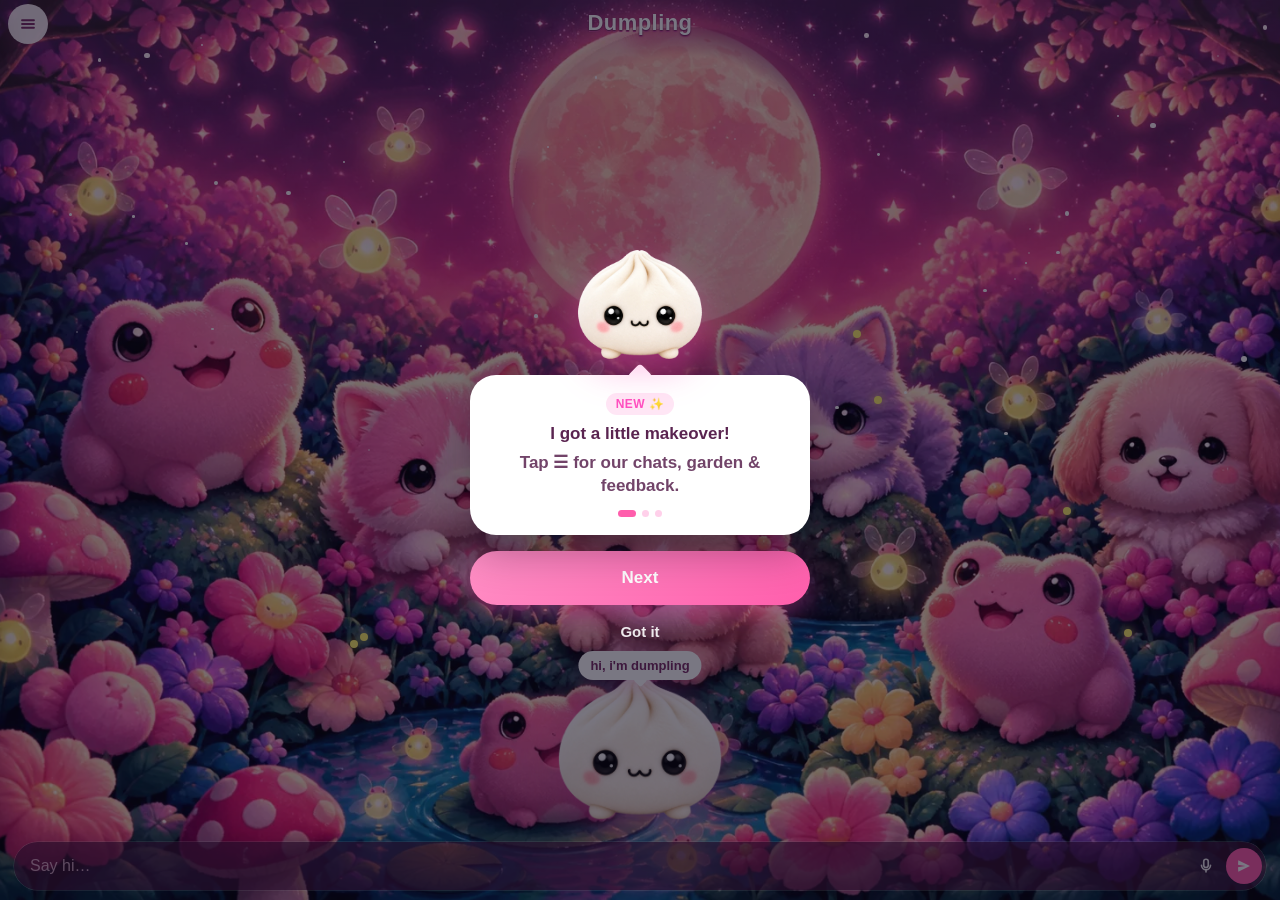
==== commit 922889bb: "v43: Ideas tab goes to the PC when linked; dev phone can read them Co-Authored-By: Claude Opus 5.5 <" ====
--- a/index.html
+++ b/index.html
@@ -10,13 +10,13 @@
 <meta name="theme-color" content="#ff8fc5">
 <meta http-equiv="Cache-Control" content="no-cache, no-store, must-revalidate">
 <meta http-equiv="Pragma" content="no-cache">
-<link rel="apple-touch-icon" href="assets/dumpling-icon.png?v=42">
-<link rel="manifest" href="manifest.webmanifest?v=42">
-<link rel="preload" as="image" href="assets/garden.webp?v=42">
-<link rel="preload" as="image" href="assets/garden.webp?v=42">
-<link rel="preload" as="image" href="assets/moon.webp?v=42">
-<link rel="preload" as="image" href="assets/dumpling-avatar.webp?v=42">
-<link rel="stylesheet" href="styles.css?v=42">
+<link rel="apple-touch-icon" href="assets/dumpling-icon.png?v=43">
+<link rel="manifest" href="manifest.webmanifest?v=43">
+<link rel="preload" as="image" href="assets/garden.webp?v=43">
+<link rel="preload" as="image" href="assets/garden.webp?v=43">
+<link rel="preload" as="image" href="assets/moon.webp?v=43">
+<link rel="preload" as="image" href="assets/dumpling-avatar.webp?v=43">
+<link rel="stylesheet" href="styles.css?v=43">
 <title>Dumpling</title>
 </head>
 <body data-tab="home">
@@ -25,8 +25,8 @@
       <div id="sky"></div>
       <div id="stars-far" aria-hidden="true"></div>
       <div id="garden">
-        <img class="scene" id="garden-art" src="assets/garden.webp?v=42" alt="">
-        <img class="scene" id="moon-art" src="assets/moon.webp?v=42" alt="">
+        <img class="scene" id="garden-art" src="assets/garden.webp?v=43" alt="">
+        <img class="scene" id="moon-art" src="assets/moon.webp?v=43" alt="">
       </div>
       <div id="veil"></div>
       <div id="said" hidden></div>
@@ -48,13 +48,13 @@
           <span class="dots" id="thought-dots" hidden><i></i><i></i><i></i></span>
         </div>
         <button type="button" id="buddy" aria-label="Dumpling">
-          <img src="assets/dumpling-avatar.webp?v=42" alt="">
+          <img src="assets/dumpling-avatar.webp?v=43" alt="">
         </button>
       </div>
     </div>
     <section id="chat">
       <div id="thread-head">
-        <img src="assets/dumpling-avatar.webp?v=42" alt="">
+        <img src="assets/dumpling-avatar.webp?v=43" alt="">
         <strong>Dumpling</strong>
         <button type="button" id="thread-close" aria-label="Close chat">
           <svg viewBox="0 0 24 24" width="20" height="20" fill="none" stroke="currentColor" stroke-width="2.6" stroke-linecap="round" stroke-linejoin="round"><path d="M6 9l6 6 6-6"/></svg>
@@ -90,7 +90,7 @@
         </form>
         <div id="list-items"></div>
         <div id="list-empty" hidden>
-          <img src="assets/dumpling-avatar.webp?v=42" alt="">
+          <img src="assets/dumpling-avatar.webp?v=43" alt="">
           <p>Try: “add milk to my list”<br>or “remind me to call mom at 5”</p>
         </div>
         <button type="button" id="list-clear" hidden>Clear done</button>
@@ -139,7 +139,7 @@
     <div id="scrim"></div>
     <aside id="drawer" aria-label="Menu" aria-hidden="true" inert>
       <div class="dr-head">
-        <img src="assets/dumpling-avatar.webp?v=42" alt="">
+        <img src="assets/dumpling-avatar.webp?v=43" alt="">
         <div>
           <strong>Dumpling</strong>
           <span id="streak" hidden><span id="streak-n"></span></span>
@@ -155,13 +155,13 @@
     </aside>
     <div id="news" hidden>
       <div class="news-card" role="dialog" aria-modal="true" aria-labelledby="news-text">
-        <img class="news-dumpling" src="assets/dumpling-avatar.webp?v=42" alt="">
+        <img class="news-dumpling" src="assets/dumpling-avatar.webp?v=43" alt="">
         <div class="news-bubble"><div id="news-text"></div><div class="news-dots" id="news-dots" hidden></div></div>
         <button type="button" id="news-go" class="news-go">Show me</button>
         <button type="button" id="news-ok" class="news-ok">Got it</button>
       </div>
     </div>
   </div>
-  <script src="app.js?v=42"></script>
+  <script src="app.js?v=43"></script>
 </body>
 </html>
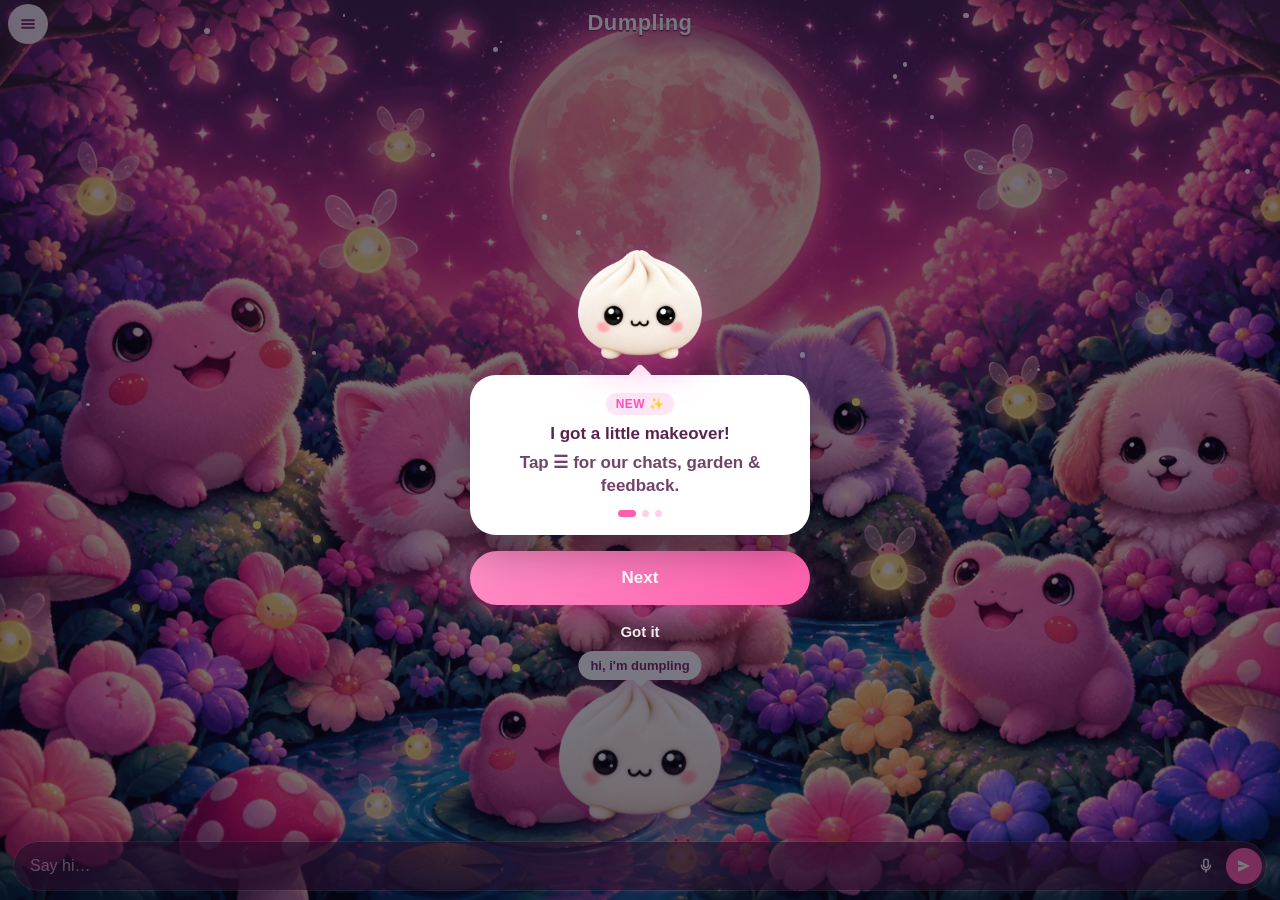
==== commit 6df9a29b: "v44: link codes survive copy/paste damage Co-Authored-By: Claude Opus 5.5 <noreply@anthropic.com> Cl" ====
--- a/index.html
+++ b/index.html
@@ -10,13 +10,13 @@
 <meta name="theme-color" content="#ff8fc5">
 <meta http-equiv="Cache-Control" content="no-cache, no-store, must-revalidate">
 <meta http-equiv="Pragma" content="no-cache">
-<link rel="apple-touch-icon" href="assets/dumpling-icon.png?v=43">
-<link rel="manifest" href="manifest.webmanifest?v=43">
-<link rel="preload" as="image" href="assets/garden.webp?v=43">
-<link rel="preload" as="image" href="assets/garden.webp?v=43">
-<link rel="preload" as="image" href="assets/moon.webp?v=43">
-<link rel="preload" as="image" href="assets/dumpling-avatar.webp?v=43">
-<link rel="stylesheet" href="styles.css?v=43">
+<link rel="apple-touch-icon" href="assets/dumpling-icon.png?v=44">
+<link rel="manifest" href="manifest.webmanifest?v=44">
+<link rel="preload" as="image" href="assets/garden.webp?v=44">
+<link rel="preload" as="image" href="assets/garden.webp?v=44">
+<link rel="preload" as="image" href="assets/moon.webp?v=44">
+<link rel="preload" as="image" href="assets/dumpling-avatar.webp?v=44">
+<link rel="stylesheet" href="styles.css?v=44">
 <title>Dumpling</title>
 </head>
 <body data-tab="home">
@@ -25,8 +25,8 @@
       <div id="sky"></div>
       <div id="stars-far" aria-hidden="true"></div>
       <div id="garden">
-        <img class="scene" id="garden-art" src="assets/garden.webp?v=43" alt="">
-        <img class="scene" id="moon-art" src="assets/moon.webp?v=43" alt="">
+        <img class="scene" id="garden-art" src="assets/garden.webp?v=44" alt="">
+        <img class="scene" id="moon-art" src="assets/moon.webp?v=44" alt="">
       </div>
       <div id="veil"></div>
       <div id="said" hidden></div>
@@ -48,13 +48,13 @@
           <span class="dots" id="thought-dots" hidden><i></i><i></i><i></i></span>
         </div>
         <button type="button" id="buddy" aria-label="Dumpling">
-          <img src="assets/dumpling-avatar.webp?v=43" alt="">
+          <img src="assets/dumpling-avatar.webp?v=44" alt="">
         </button>
       </div>
     </div>
     <section id="chat">
       <div id="thread-head">
-        <img src="assets/dumpling-avatar.webp?v=43" alt="">
+        <img src="assets/dumpling-avatar.webp?v=44" alt="">
         <strong>Dumpling</strong>
         <button type="button" id="thread-close" aria-label="Close chat">
           <svg viewBox="0 0 24 24" width="20" height="20" fill="none" stroke="currentColor" stroke-width="2.6" stroke-linecap="round" stroke-linejoin="round"><path d="M6 9l6 6 6-6"/></svg>
@@ -90,7 +90,7 @@
         </form>
         <div id="list-items"></div>
         <div id="list-empty" hidden>
-          <img src="assets/dumpling-avatar.webp?v=43" alt="">
+          <img src="assets/dumpling-avatar.webp?v=44" alt="">
           <p>Try: “add milk to my list”<br>or “remind me to call mom at 5”</p>
         </div>
         <button type="button" id="list-clear" hidden>Clear done</button>
@@ -139,7 +139,7 @@
     <div id="scrim"></div>
     <aside id="drawer" aria-label="Menu" aria-hidden="true" inert>
       <div class="dr-head">
-        <img src="assets/dumpling-avatar.webp?v=43" alt="">
+        <img src="assets/dumpling-avatar.webp?v=44" alt="">
         <div>
           <strong>Dumpling</strong>
           <span id="streak" hidden><span id="streak-n"></span></span>
@@ -155,13 +155,13 @@
     </aside>
     <div id="news" hidden>
       <div class="news-card" role="dialog" aria-modal="true" aria-labelledby="news-text">
-        <img class="news-dumpling" src="assets/dumpling-avatar.webp?v=43" alt="">
+        <img class="news-dumpling" src="assets/dumpling-avatar.webp?v=44" alt="">
         <div class="news-bubble"><div id="news-text"></div><div class="news-dots" id="news-dots" hidden></div></div>
         <button type="button" id="news-go" class="news-go">Show me</button>
         <button type="button" id="news-ok" class="news-ok">Got it</button>
       </div>
     </div>
   </div>
-  <script src="app.js?v=43"></script>
+  <script src="app.js?v=44"></script>
 </body>
 </html>
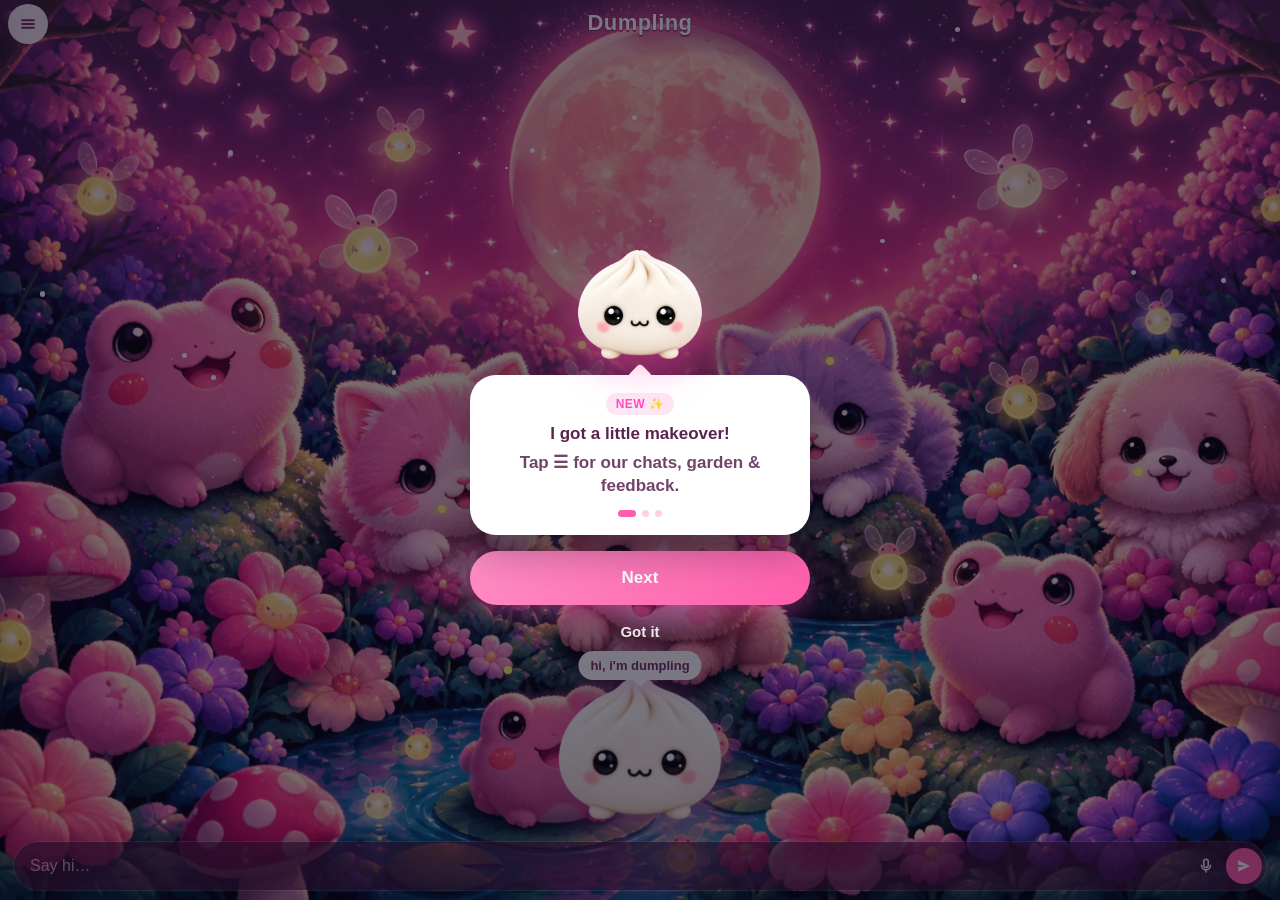
==== commit a3750cac: "v45: notes between phones understand more phrasings Co-Authored-By: Claude Opus 5.5 <noreply@anthrop" ====
--- a/index.html
+++ b/index.html
@@ -10,13 +10,13 @@
 <meta name="theme-color" content="#ff8fc5">
 <meta http-equiv="Cache-Control" content="no-cache, no-store, must-revalidate">
 <meta http-equiv="Pragma" content="no-cache">
-<link rel="apple-touch-icon" href="assets/dumpling-icon.png?v=44">
-<link rel="manifest" href="manifest.webmanifest?v=44">
-<link rel="preload" as="image" href="assets/garden.webp?v=44">
-<link rel="preload" as="image" href="assets/garden.webp?v=44">
-<link rel="preload" as="image" href="assets/moon.webp?v=44">
-<link rel="preload" as="image" href="assets/dumpling-avatar.webp?v=44">
-<link rel="stylesheet" href="styles.css?v=44">
+<link rel="apple-touch-icon" href="assets/dumpling-icon.png?v=45">
+<link rel="manifest" href="manifest.webmanifest?v=45">
+<link rel="preload" as="image" href="assets/garden.webp?v=45">
+<link rel="preload" as="image" href="assets/garden.webp?v=45">
+<link rel="preload" as="image" href="assets/moon.webp?v=45">
+<link rel="preload" as="image" href="assets/dumpling-avatar.webp?v=45">
+<link rel="stylesheet" href="styles.css?v=45">
 <title>Dumpling</title>
 </head>
 <body data-tab="home">
@@ -25,8 +25,8 @@
       <div id="sky"></div>
       <div id="stars-far" aria-hidden="true"></div>
       <div id="garden">
-        <img class="scene" id="garden-art" src="assets/garden.webp?v=44" alt="">
-        <img class="scene" id="moon-art" src="assets/moon.webp?v=44" alt="">
+        <img class="scene" id="garden-art" src="assets/garden.webp?v=45" alt="">
+        <img class="scene" id="moon-art" src="assets/moon.webp?v=45" alt="">
       </div>
       <div id="veil"></div>
       <div id="said" hidden></div>
@@ -48,13 +48,13 @@
           <span class="dots" id="thought-dots" hidden><i></i><i></i><i></i></span>
         </div>
         <button type="button" id="buddy" aria-label="Dumpling">
-          <img src="assets/dumpling-avatar.webp?v=44" alt="">
+          <img src="assets/dumpling-avatar.webp?v=45" alt="">
         </button>
       </div>
     </div>
     <section id="chat">
       <div id="thread-head">
-        <img src="assets/dumpling-avatar.webp?v=44" alt="">
+        <img src="assets/dumpling-avatar.webp?v=45" alt="">
         <strong>Dumpling</strong>
         <button type="button" id="thread-close" aria-label="Close chat">
           <svg viewBox="0 0 24 24" width="20" height="20" fill="none" stroke="currentColor" stroke-width="2.6" stroke-linecap="round" stroke-linejoin="round"><path d="M6 9l6 6 6-6"/></svg>
@@ -90,7 +90,7 @@
         </form>
         <div id="list-items"></div>
         <div id="list-empty" hidden>
-          <img src="assets/dumpling-avatar.webp?v=44" alt="">
+          <img src="assets/dumpling-avatar.webp?v=45" alt="">
           <p>Try: “add milk to my list”<br>or “remind me to call mom at 5”</p>
         </div>
         <button type="button" id="list-clear" hidden>Clear done</button>
@@ -139,7 +139,7 @@
     <div id="scrim"></div>
     <aside id="drawer" aria-label="Menu" aria-hidden="true" inert>
       <div class="dr-head">
-        <img src="assets/dumpling-avatar.webp?v=44" alt="">
+        <img src="assets/dumpling-avatar.webp?v=45" alt="">
         <div>
           <strong>Dumpling</strong>
           <span id="streak" hidden><span id="streak-n"></span></span>
@@ -155,13 +155,13 @@
     </aside>
     <div id="news" hidden>
       <div class="news-card" role="dialog" aria-modal="true" aria-labelledby="news-text">
-        <img class="news-dumpling" src="assets/dumpling-avatar.webp?v=44" alt="">
+        <img class="news-dumpling" src="assets/dumpling-avatar.webp?v=45" alt="">
         <div class="news-bubble"><div id="news-text"></div><div class="news-dots" id="news-dots" hidden></div></div>
         <button type="button" id="news-go" class="news-go">Show me</button>
         <button type="button" id="news-ok" class="news-ok">Got it</button>
       </div>
     </div>
   </div>
-  <script src="app.js?v=44"></script>
+  <script src="app.js?v=45"></script>
 </body>
 </html>
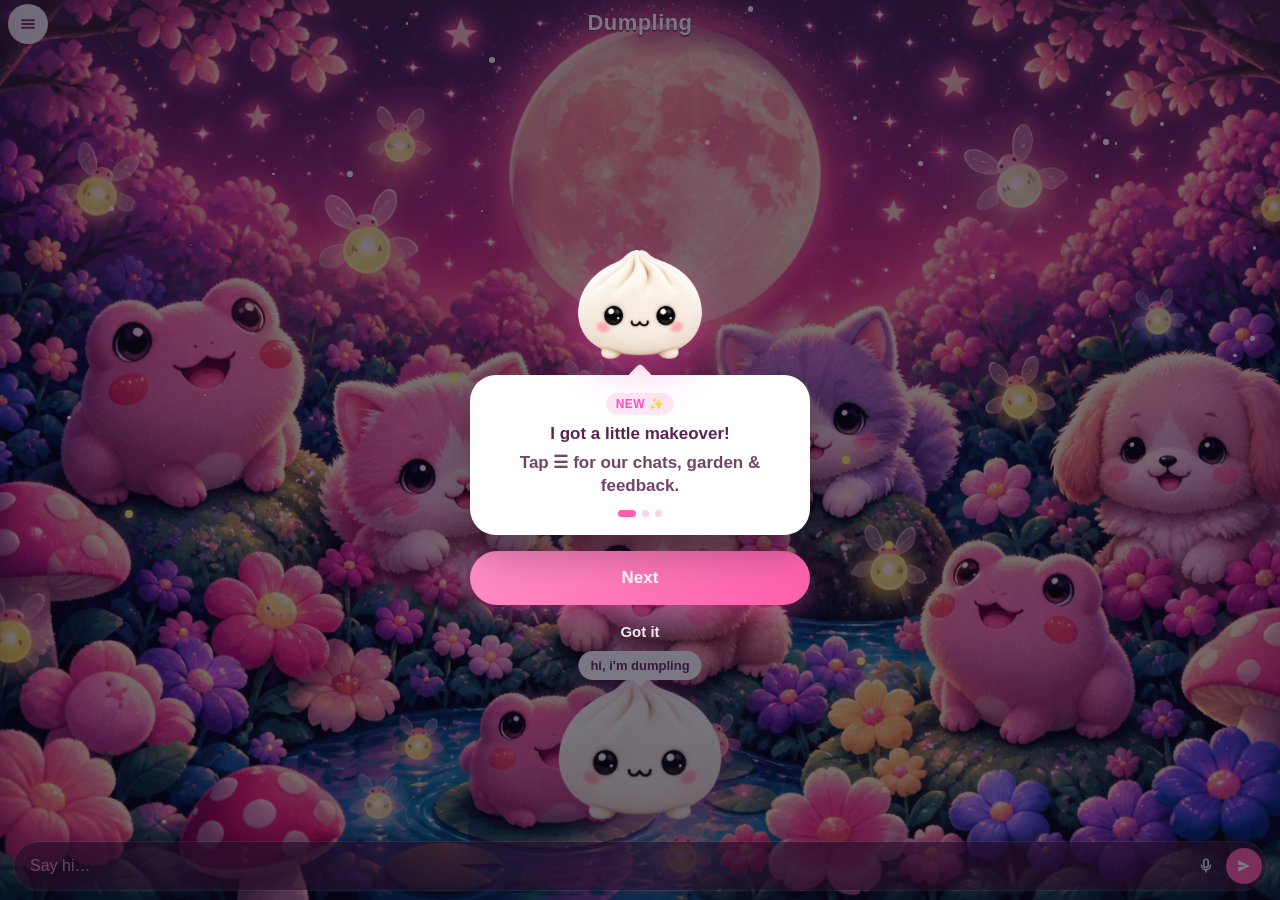
==== commit a4ae3511: "v46: real names from the PC (Sent to Ary, tell Ary …) Co-Authored-By: Claude Opus 5.5 <noreply@anthr" ====
--- a/index.html
+++ b/index.html
@@ -10,13 +10,13 @@
 <meta name="theme-color" content="#ff8fc5">
 <meta http-equiv="Cache-Control" content="no-cache, no-store, must-revalidate">
 <meta http-equiv="Pragma" content="no-cache">
-<link rel="apple-touch-icon" href="assets/dumpling-icon.png?v=45">
-<link rel="manifest" href="manifest.webmanifest?v=45">
-<link rel="preload" as="image" href="assets/garden.webp?v=45">
-<link rel="preload" as="image" href="assets/garden.webp?v=45">
-<link rel="preload" as="image" href="assets/moon.webp?v=45">
-<link rel="preload" as="image" href="assets/dumpling-avatar.webp?v=45">
-<link rel="stylesheet" href="styles.css?v=45">
+<link rel="apple-touch-icon" href="assets/dumpling-icon.png?v=46">
+<link rel="manifest" href="manifest.webmanifest?v=46">
+<link rel="preload" as="image" href="assets/garden.webp?v=46">
+<link rel="preload" as="image" href="assets/garden.webp?v=46">
+<link rel="preload" as="image" href="assets/moon.webp?v=46">
+<link rel="preload" as="image" href="assets/dumpling-avatar.webp?v=46">
+<link rel="stylesheet" href="styles.css?v=46">
 <title>Dumpling</title>
 </head>
 <body data-tab="home">
@@ -25,8 +25,8 @@
       <div id="sky"></div>
       <div id="stars-far" aria-hidden="true"></div>
       <div id="garden">
-        <img class="scene" id="garden-art" src="assets/garden.webp?v=45" alt="">
-        <img class="scene" id="moon-art" src="assets/moon.webp?v=45" alt="">
+        <img class="scene" id="garden-art" src="assets/garden.webp?v=46" alt="">
+        <img class="scene" id="moon-art" src="assets/moon.webp?v=46" alt="">
       </div>
       <div id="veil"></div>
       <div id="said" hidden></div>
@@ -48,13 +48,13 @@
           <span class="dots" id="thought-dots" hidden><i></i><i></i><i></i></span>
         </div>
         <button type="button" id="buddy" aria-label="Dumpling">
-          <img src="assets/dumpling-avatar.webp?v=45" alt="">
+          <img src="assets/dumpling-avatar.webp?v=46" alt="">
         </button>
       </div>
     </div>
     <section id="chat">
       <div id="thread-head">
-        <img src="assets/dumpling-avatar.webp?v=45" alt="">
+        <img src="assets/dumpling-avatar.webp?v=46" alt="">
         <strong>Dumpling</strong>
         <button type="button" id="thread-close" aria-label="Close chat">
           <svg viewBox="0 0 24 24" width="20" height="20" fill="none" stroke="currentColor" stroke-width="2.6" stroke-linecap="round" stroke-linejoin="round"><path d="M6 9l6 6 6-6"/></svg>
@@ -90,7 +90,7 @@
         </form>
         <div id="list-items"></div>
         <div id="list-empty" hidden>
-          <img src="assets/dumpling-avatar.webp?v=45" alt="">
+          <img src="assets/dumpling-avatar.webp?v=46" alt="">
           <p>Try: “add milk to my list”<br>or “remind me to call mom at 5”</p>
         </div>
         <button type="button" id="list-clear" hidden>Clear done</button>
@@ -139,7 +139,7 @@
     <div id="scrim"></div>
     <aside id="drawer" aria-label="Menu" aria-hidden="true" inert>
       <div class="dr-head">
-        <img src="assets/dumpling-avatar.webp?v=45" alt="">
+        <img src="assets/dumpling-avatar.webp?v=46" alt="">
         <div>
           <strong>Dumpling</strong>
           <span id="streak" hidden><span id="streak-n"></span></span>
@@ -155,13 +155,13 @@
     </aside>
     <div id="news" hidden>
       <div class="news-card" role="dialog" aria-modal="true" aria-labelledby="news-text">
-        <img class="news-dumpling" src="assets/dumpling-avatar.webp?v=45" alt="">
+        <img class="news-dumpling" src="assets/dumpling-avatar.webp?v=46" alt="">
         <div class="news-bubble"><div id="news-text"></div><div class="news-dots" id="news-dots" hidden></div></div>
         <button type="button" id="news-go" class="news-go">Show me</button>
         <button type="button" id="news-ok" class="news-ok">Got it</button>
       </div>
     </div>
   </div>
-  <script src="app.js?v=45"></script>
+  <script src="app.js?v=46"></script>
 </body>
 </html>
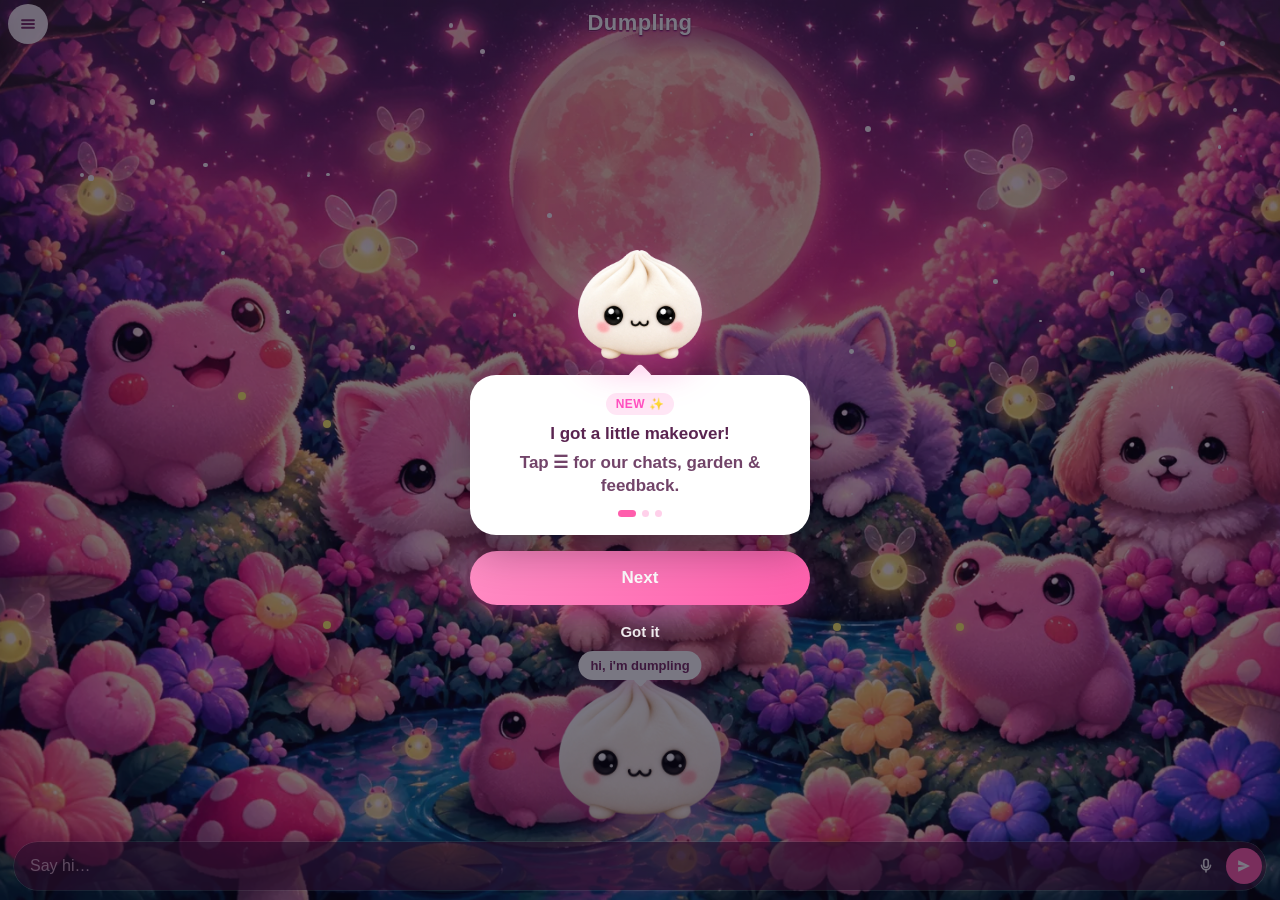
==== commit 1f7994f1: "v47: real notifications for notes between phones Co-Authored-By: Claude Opus 5.5 <noreply@anthropic." ====
--- a/index.html
+++ b/index.html
@@ -10,13 +10,13 @@
 <meta name="theme-color" content="#ff8fc5">
 <meta http-equiv="Cache-Control" content="no-cache, no-store, must-revalidate">
 <meta http-equiv="Pragma" content="no-cache">
-<link rel="apple-touch-icon" href="assets/dumpling-icon.png?v=46">
-<link rel="manifest" href="manifest.webmanifest?v=46">
-<link rel="preload" as="image" href="assets/garden.webp?v=46">
-<link rel="preload" as="image" href="assets/garden.webp?v=46">
-<link rel="preload" as="image" href="assets/moon.webp?v=46">
-<link rel="preload" as="image" href="assets/dumpling-avatar.webp?v=46">
-<link rel="stylesheet" href="styles.css?v=46">
+<link rel="apple-touch-icon" href="assets/dumpling-icon.png?v=47">
+<link rel="manifest" href="manifest.webmanifest?v=47">
+<link rel="preload" as="image" href="assets/garden.webp?v=47">
+<link rel="preload" as="image" href="assets/garden.webp?v=47">
+<link rel="preload" as="image" href="assets/moon.webp?v=47">
+<link rel="preload" as="image" href="assets/dumpling-avatar.webp?v=47">
+<link rel="stylesheet" href="styles.css?v=47">
 <title>Dumpling</title>
 </head>
 <body data-tab="home">
@@ -25,8 +25,8 @@
       <div id="sky"></div>
       <div id="stars-far" aria-hidden="true"></div>
       <div id="garden">
-        <img class="scene" id="garden-art" src="assets/garden.webp?v=46" alt="">
-        <img class="scene" id="moon-art" src="assets/moon.webp?v=46" alt="">
+        <img class="scene" id="garden-art" src="assets/garden.webp?v=47" alt="">
+        <img class="scene" id="moon-art" src="assets/moon.webp?v=47" alt="">
       </div>
       <div id="veil"></div>
       <div id="said" hidden></div>
@@ -48,13 +48,13 @@
           <span class="dots" id="thought-dots" hidden><i></i><i></i><i></i></span>
         </div>
         <button type="button" id="buddy" aria-label="Dumpling">
-          <img src="assets/dumpling-avatar.webp?v=46" alt="">
+          <img src="assets/dumpling-avatar.webp?v=47" alt="">
         </button>
       </div>
     </div>
     <section id="chat">
       <div id="thread-head">
-        <img src="assets/dumpling-avatar.webp?v=46" alt="">
+        <img src="assets/dumpling-avatar.webp?v=47" alt="">
         <strong>Dumpling</strong>
         <button type="button" id="thread-close" aria-label="Close chat">
           <svg viewBox="0 0 24 24" width="20" height="20" fill="none" stroke="currentColor" stroke-width="2.6" stroke-linecap="round" stroke-linejoin="round"><path d="M6 9l6 6 6-6"/></svg>
@@ -90,7 +90,7 @@
         </form>
         <div id="list-items"></div>
         <div id="list-empty" hidden>
-          <img src="assets/dumpling-avatar.webp?v=46" alt="">
+          <img src="assets/dumpling-avatar.webp?v=47" alt="">
           <p>Try: “add milk to my list”<br>or “remind me to call mom at 5”</p>
         </div>
         <button type="button" id="list-clear" hidden>Clear done</button>
@@ -139,7 +139,7 @@
     <div id="scrim"></div>
     <aside id="drawer" aria-label="Menu" aria-hidden="true" inert>
       <div class="dr-head">
-        <img src="assets/dumpling-avatar.webp?v=46" alt="">
+        <img src="assets/dumpling-avatar.webp?v=47" alt="">
         <div>
           <strong>Dumpling</strong>
           <span id="streak" hidden><span id="streak-n"></span></span>
@@ -155,13 +155,13 @@
     </aside>
     <div id="news" hidden>
       <div class="news-card" role="dialog" aria-modal="true" aria-labelledby="news-text">
-        <img class="news-dumpling" src="assets/dumpling-avatar.webp?v=46" alt="">
+        <img class="news-dumpling" src="assets/dumpling-avatar.webp?v=47" alt="">
         <div class="news-bubble"><div id="news-text"></div><div class="news-dots" id="news-dots" hidden></div></div>
         <button type="button" id="news-go" class="news-go">Show me</button>
         <button type="button" id="news-ok" class="news-ok">Got it</button>
       </div>
     </div>
   </div>
-  <script src="app.js?v=46"></script>
+  <script src="app.js?v=47"></script>
 </body>
 </html>
